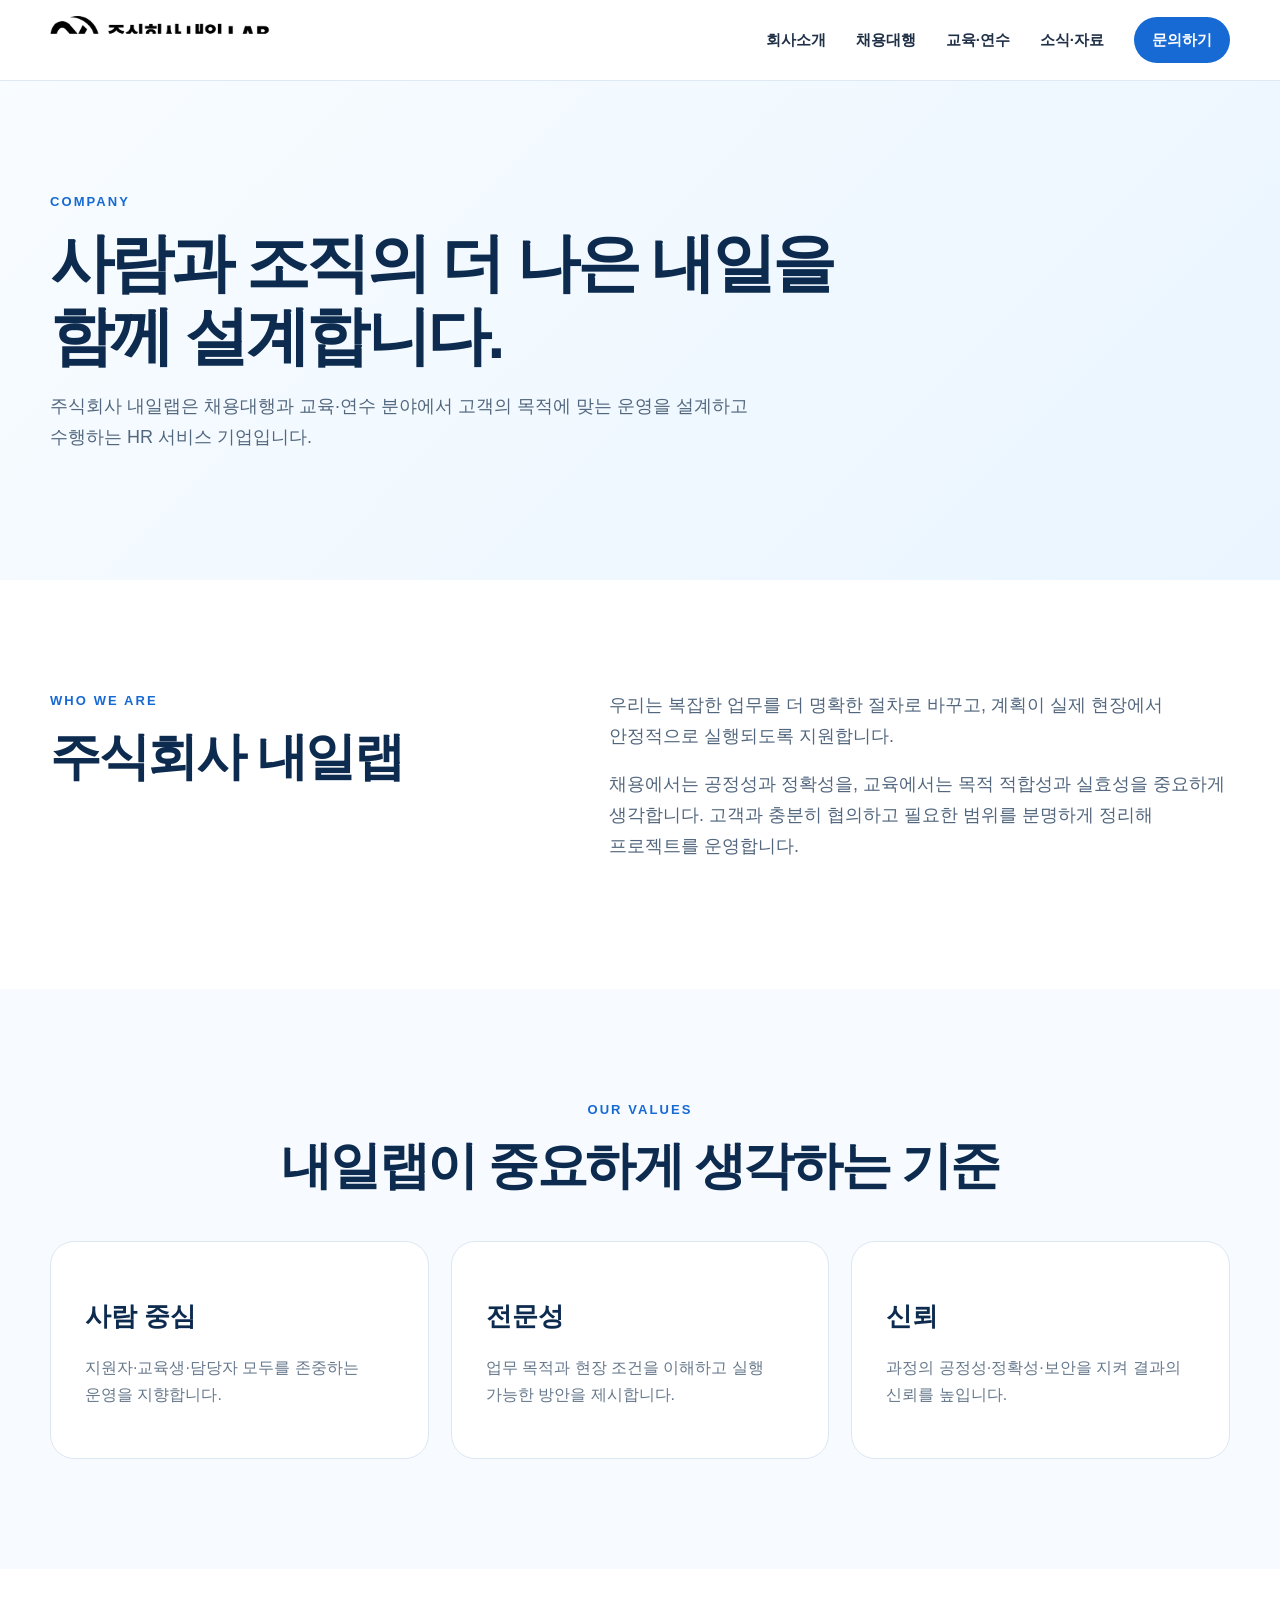
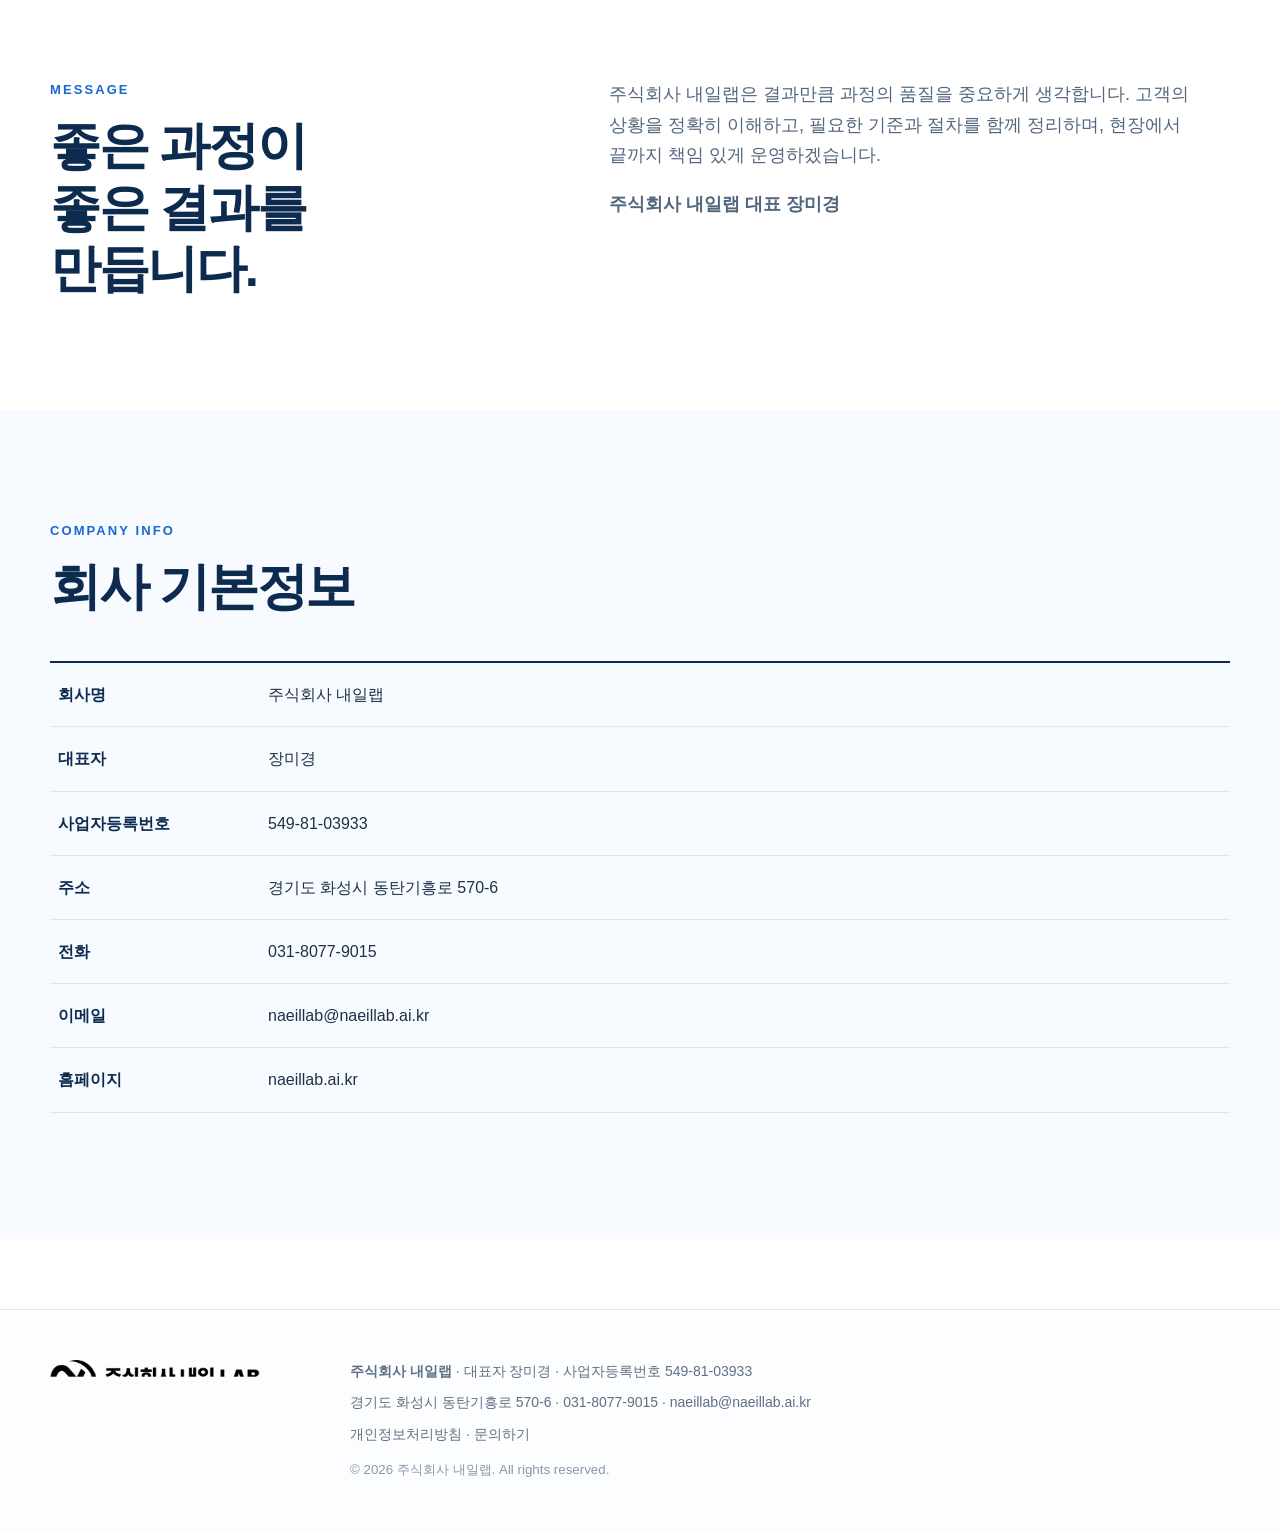
==== about.html @ 0194ee4e "스크롤형 기업 홈페이지 및 세부페이지 구축" ====
<!DOCTYPE html><html lang="ko"><head><meta charset="UTF-8"><meta name="viewport" content="width=device-width,initial-scale=1"><meta name="description" content="주식회사 내일랩 회사소개"><title>회사소개 | 주식회사 내일랩</title><link rel="stylesheet" href="style.css"></head><body><header class="header"><div class="wrap nav"><a href="index.html" class="logo"><img src="assets/logo.png" alt="주식회사 내일랩"></a><button class="menu" aria-expanded="false" aria-controls="gnb">☰</button><nav id="gnb"><a href="about.html">회사소개</a><a href="recruiting.html">채용대행</a><a href="training.html">교육·연수</a><a href="news.html">소식·자료</a><a class="pill" href="contact.html">문의하기</a></nav></div></header><main><section class="subhero"><div class="wrap"><p class="eyebrow">COMPANY</p><h1>사람과 조직의 더 나은 내일을<br>함께 설계합니다.</h1><p>주식회사 내일랩은 채용대행과 교육·연수 분야에서 고객의 목적에 맞는 운영을 설계하고 수행하는 HR 서비스 기업입니다.</p></div></section><section class="section"><div class="wrap split"><div><p class="eyebrow">WHO WE ARE</p><h2>주식회사 내일랩</h2></div><div class="copy"><p>우리는 복잡한 업무를 더 명확한 절차로 바꾸고, 계획이 실제 현장에서 안정적으로 실행되도록 지원합니다.</p><p>채용에서는 공정성과 정확성을, 교육에서는 목적 적합성과 실효성을 중요하게 생각합니다. 고객과 충분히 협의하고 필요한 범위를 분명하게 정리해 프로젝트를 운영합니다.</p></div></div></section><section class="section soft"><div class="wrap"><div class="section-head center"><div><p class="eyebrow">OUR VALUES</p><h2>내일랩이 중요하게 생각하는 기준</h2></div></div><div class="cards three"><article class="value"><h3>사람 중심</h3><p>지원자·교육생·담당자 모두를 존중하는 운영을 지향합니다.</p></article><article class="value"><h3>전문성</h3><p>업무 목적과 현장 조건을 이해하고 실행 가능한 방안을 제시합니다.</p></article><article class="value"><h3>신뢰</h3><p>과정의 공정성·정확성·보안을 지켜 결과의 신뢰를 높입니다.</p></article></div></div></section><section class="section"><div class="wrap split"><div><p class="eyebrow">MESSAGE</p><h2>좋은 과정이<br>좋은 결과를 만듭니다.</h2></div><div class="copy"><p>주식회사 내일랩은 결과만큼 과정의 품질을 중요하게 생각합니다. 고객의 상황을 정확히 이해하고, 필요한 기준과 절차를 함께 정리하며, 현장에서 끝까지 책임 있게 운영하겠습니다.</p><p><strong>주식회사 내일랩 대표 장미경</strong></p></div></div></section><section class="section soft"><div class="wrap"><div class="section-head"><div><p class="eyebrow">COMPANY INFO</p><h2>회사 기본정보</h2></div></div><dl class="info"><div><dt>회사명</dt><dd>주식회사 내일랩</dd></div><div><dt>대표자</dt><dd>장미경</dd></div><div><dt>사업자등록번호</dt><dd>549-81-03933</dd></div><div><dt>주소</dt><dd>경기도 화성시 동탄기흥로 570-6</dd></div><div><dt>전화</dt><dd>031-8077-9015</dd></div><div><dt>이메일</dt><dd>naeillab@naeillab.ai.kr</dd></div><div><dt>홈페이지</dt><dd>naeillab.ai.kr</dd></div></dl></div></section></main><footer class="footer"><div class="wrap footer-grid"><img src="assets/logo.png" alt="주식회사 내일랩"><div><p><strong>주식회사 내일랩</strong> · 대표자 장미경 · 사업자등록번호 549-81-03933</p><p>경기도 화성시 동탄기흥로 570-6 · 031-8077-9015 · naeillab@naeillab.ai.kr</p><p><a href="privacy.html">개인정보처리방침</a> · <a href="contact.html">문의하기</a></p><small>© <span data-year></span> 주식회사 내일랩. All rights reserved.</small></div></div></footer><script src="script.js"></script></body></html>
---- style.css ----
:root{--navy:#0d2b4f;--blue:#1769d3;--sky:#eaf5ff;--mint:#eaf8f5;--text:#203047;--muted:#66788c;--line:#dce7f2;--white:#fff;--soft:#f7fbff}*{box-sizing:border-box}html{scroll-behavior:smooth}body{margin:0;font-family:Pretendard,'Noto Sans KR','Apple SD Gothic Neo',Arial,sans-serif;color:var(--text);line-height:1.7;word-break:keep-all;background:#fff}a{color:inherit;text-decoration:none}.wrap{width:min(1180px,calc(100% - 48px));margin:auto}.skip{position:fixed;top:-60px;left:12px;background:#000;color:#fff;padding:10px;z-index:2000}.skip:focus{top:12px}.header{position:sticky;top:0;z-index:100;background:rgba(255,255,255,.94);backdrop-filter:blur(14px);border-bottom:1px solid rgba(220,231,242,.9)}.nav{height:80px;display:flex;align-items:center;justify-content:space-between;gap:30px}.logo img{width:220px;height:auto;display:block}.nav nav{display:flex;align-items:center;gap:30px;font-weight:700;font-size:15px}.nav nav a:hover{color:var(--blue)}.pill{padding:10px 18px;border-radius:999px;background:var(--blue);color:#fff!important}.menu{display:none;border:0;background:transparent;font-size:26px}.hero{position:relative;overflow:hidden;background:radial-gradient(circle at 82% 20%,#bfe3ff 0,transparent 32%),linear-gradient(135deg,#f9fcff,#eaf5ff);padding:110px 0}.hero:after{content:"";position:absolute;width:460px;height:460px;border:1px solid rgba(23,105,211,.15);border-radius:50%;right:-140px;bottom:-210px}.hero-grid{display:grid;grid-template-columns:1.12fr .88fr;gap:70px;align-items:center}.eyebrow{margin:0 0 14px;color:var(--blue);font-weight:900;font-size:13px;letter-spacing:.16em}.light{color:#9ed0ff}.hero h1,.subhero h1{margin:0;color:var(--navy);font-size:clamp(46px,5.4vw,76px);line-height:1.14;letter-spacing:-.055em}.hero h1 strong{color:var(--blue)}.lead{font-size:18px;color:#52677e;max-width:680px;margin:28px 0}.actions{display:flex;gap:12px;margin-top:30px}.btn{min-height:52px;padding:0 24px;border-radius:12px;display:inline-flex;align-items:center;justify-content:center;font-weight:800}.primary{background:var(--blue);color:#fff}.line{border:1px solid #b7cce2;background:#fff;color:var(--navy)}.white{background:#fff;color:var(--blue)}.hero-card{position:relative;z-index:2;padding:48px;color:#fff;border-radius:34px;background:linear-gradient(145deg,#0d2b4f,#1769d3 68%,#69b7ff);box-shadow:0 28px 70px rgba(13,43,79,.22);transform:rotate(-2deg)}.hero-card span{font-size:12px;font-weight:900;letter-spacing:.18em}.hero-card h2{font-size:35px;line-height:1.25;margin:45px 0 22px}.hero-card p{opacity:.85}.section{padding:110px 0}.soft{background:var(--soft)}.split{display:grid;grid-template-columns:.85fr 1.15fr;gap:100px;align-items:start}.section h2{margin:0;color:var(--navy);font-size:clamp(34px,4vw,52px);line-height:1.2;letter-spacing:-.045em}.copy{font-size:18px;color:#52677e}.copy p{margin:0 0 18px}.text-link,.service>a{color:var(--blue);font-weight:800}.section-head{display:flex;justify-content:space-between;gap:30px;align-items:end;margin-bottom:44px}.section-head>p{max-width:430px;color:var(--muted);margin:0}.center{display:block;text-align:center}.center>p{margin:14px auto 0}.cards{display:grid;gap:22px}.cards.two{grid-template-columns:repeat(2,1fr)}.cards.three{grid-template-columns:repeat(3,1fr)}.service,.value{padding:34px;border:1px solid var(--line);border-radius:24px;background:#fff}.service{min-height:390px}.service.green{background:linear-gradient(145deg,#fff,var(--mint))}.service b,.value b{color:var(--blue);font-size:13px}.service h3,.value h3{font-size:26px;color:var(--navy);margin:18px 0 12px}.service p,.value p{color:var(--muted)}.service ul{padding-left:20px;color:#43566d}.steps{display:grid;grid-template-columns:repeat(5,1fr);gap:0;border-top:1px solid var(--line)}.steps article{padding:32px 20px 0 0}.steps b{color:var(--blue)}.steps h3{font-size:18px;color:var(--navy);margin:7px 0}.steps p{font-size:14px;color:var(--muted);margin:0}.dark{background:linear-gradient(135deg,#102b4b,#0d2b4f 55%,#163d69);color:#fff}.dark h2{color:#fff}.dark .section-head>p{color:#b8c8d8}.principles{display:grid;grid-template-columns:repeat(4,1fr);gap:18px}.principles article{padding:26px;border-top:1px solid rgba(255,255,255,.25)}.principles span{color:#8fc8ff;font-weight:900}.principles h3{font-size:21px}.principles p{color:#c3d1df}.light-copy{color:#c3d1df}.mini-grid{display:grid;grid-template-columns:repeat(2,1fr);gap:18px}.mini-grid article{padding:26px;border:1px solid var(--line);border-radius:18px}.mini-grid h3{margin:0 0 8px;color:var(--navy)}.mini-grid p{margin:0;color:var(--muted)}.cta{padding-top:20px}.cta-box{padding:56px 62px;border-radius:28px;background:linear-gradient(135deg,#1769d3,#2b84ec 60%,#70bdff);color:#fff;display:flex;justify-content:space-between;gap:40px;align-items:center}.cta h2{color:#fff}.cta p{color:rgba(255,255,255,.86)}.subhero{padding:110px 0;background:linear-gradient(135deg,#f8fcff,#eaf5ff)}.subhero h1{font-size:clamp(42px,5vw,64px)}.subhero p:last-child{font-size:18px;color:#52677e;max-width:760px}.training{background:linear-gradient(135deg,#f7fcfb,#eaf8f5)}.info{display:grid;border-top:2px solid var(--navy)}.info div{display:grid;grid-template-columns:210px 1fr;border-bottom:1px solid var(--line);padding:18px 8px}.info dt{font-weight:800;color:var(--navy)}.info dd{margin:0}.empty{text-align:center;padding:80px;border:1px dashed #bfd0e1;border-radius:24px;background:var(--soft)}.contact-grid{display:grid;grid-template-columns:1fr 1fr;gap:24px}.contact-card{padding:38px;border:1px solid var(--line);border-radius:24px}.contact-card h2{font-size:30px}.contact-card dl div{padding:14px 0;border-bottom:1px solid var(--line)}.contact-card dt{font-size:13px;color:var(--muted);font-weight:800}.contact-card dd{margin:3px 0 0;font-size:18px}.note{padding:14px;border-radius:12px;background:#fff4e7;color:#81551d;font-size:14px}.policy{max-width:850px}.policy h2{font-size:24px;margin-top:38px}.footer{margin-top:70px;padding:50px 0;border-top:1px solid var(--line);background:#fbfdff}.footer-grid{display:grid;grid-template-columns:250px 1fr;gap:50px;align-items:start}.footer img{width:210px}.footer p{margin:0 0 8px;color:#5f7084;font-size:14px}.footer small{color:#8a98a9}@media(max-width:900px){.hero-grid,.split,.contact-grid{grid-template-columns:1fr}.cards.three{grid-template-columns:1fr 1fr}.steps{grid-template-columns:1fr 1fr;border-top:0;gap:18px}.steps article{border-top:1px solid var(--line)}.principles{grid-template-columns:1fr 1fr}.split{gap:40px}.hero-card{transform:none}.section{padding:80px 0}}@media(max-width:720px){.wrap{width:min(100% - 30px,1180px)}.nav{height:68px}.logo img{width:175px}.menu{display:block}.nav nav{display:none;position:absolute;top:68px;left:0;right:0;background:#fff;padding:18px 20px 24px;flex-direction:column;align-items:stretch;border-bottom:1px solid var(--line)}.nav nav.open{display:flex}.hero{padding:72px 0}.hero h1{font-size:44px}.hero-grid{gap:34px}.actions{flex-direction:column}.section-head{display:block}.cards.two,.cards.three,.principles,.mini-grid{grid-template-columns:1fr}.section{padding:68px 0}.steps{grid-template-columns:1fr}.cta-box{padding:38px 28px;display:block}.footer-grid{grid-template-columns:1fr}.info div{grid-template-columns:1fr;gap:4px}.subhero{padding:78px 0}.subhero h1{font-size:40px}}
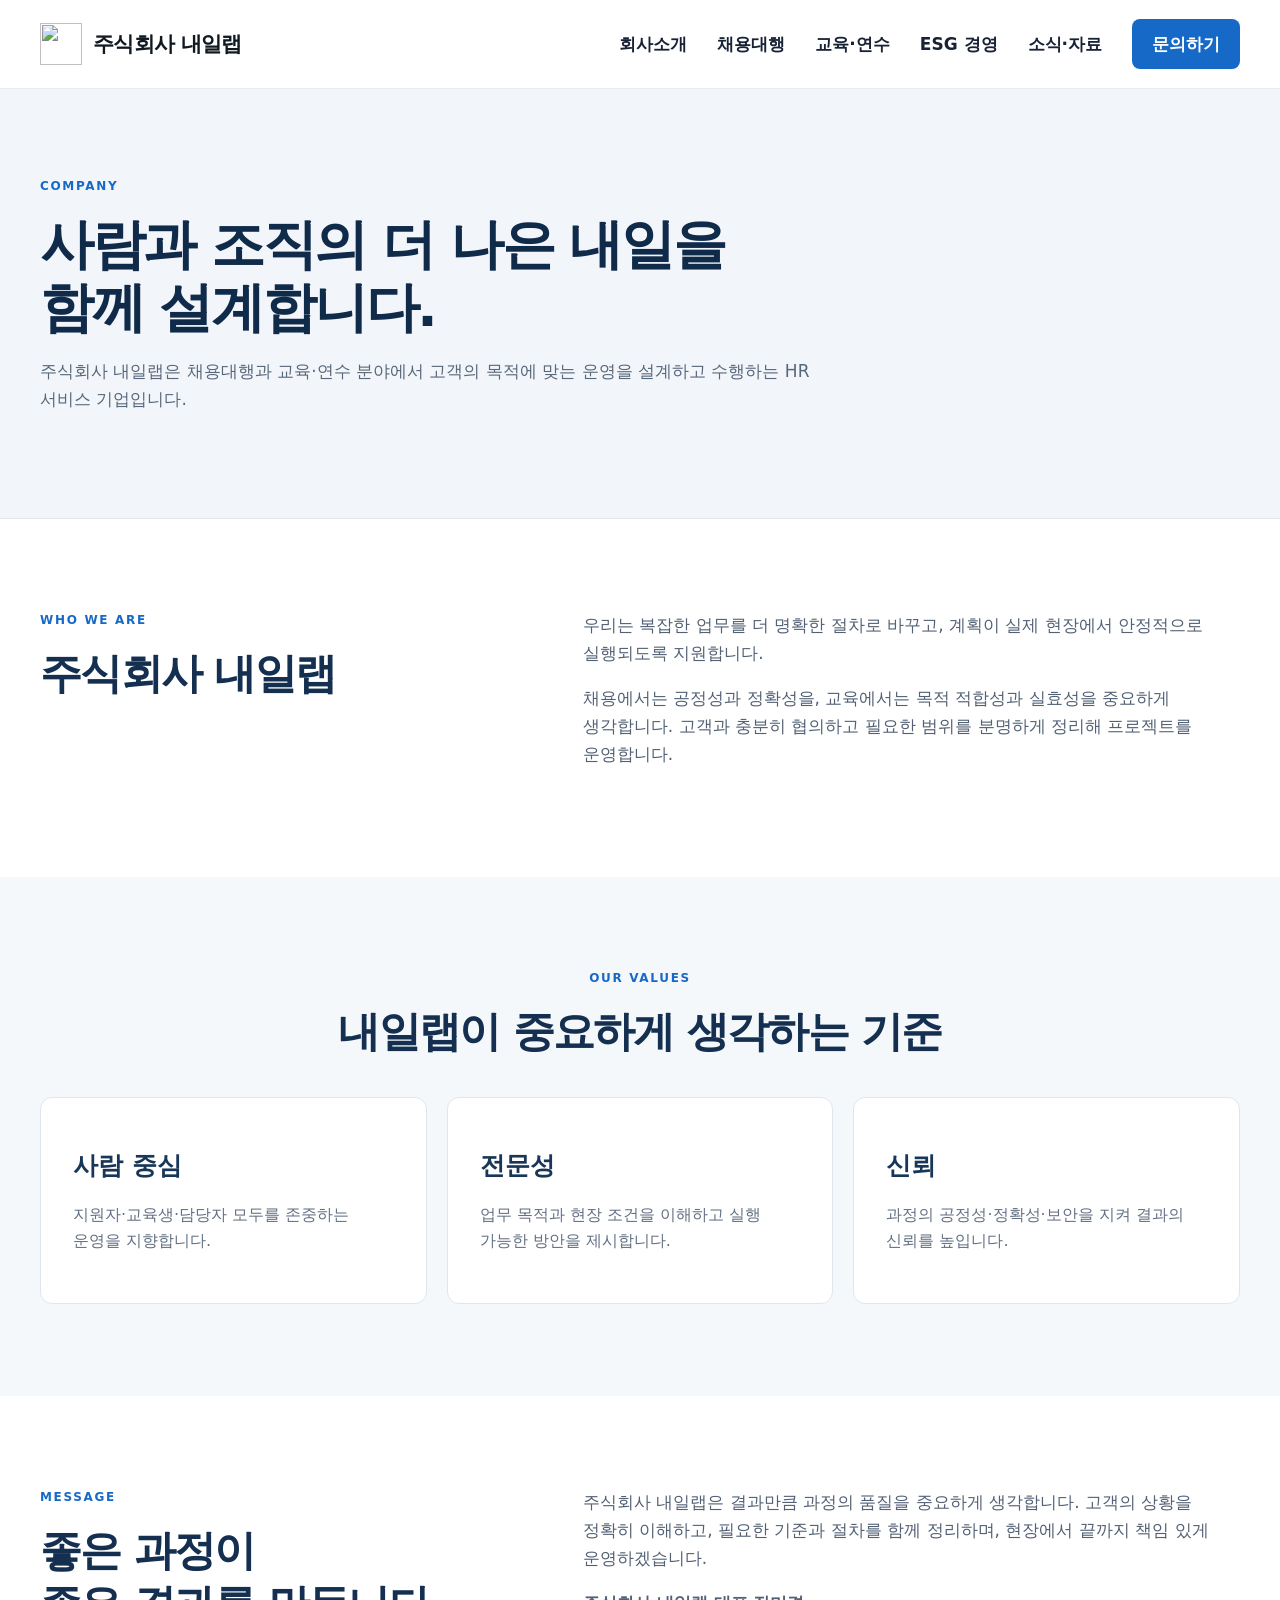
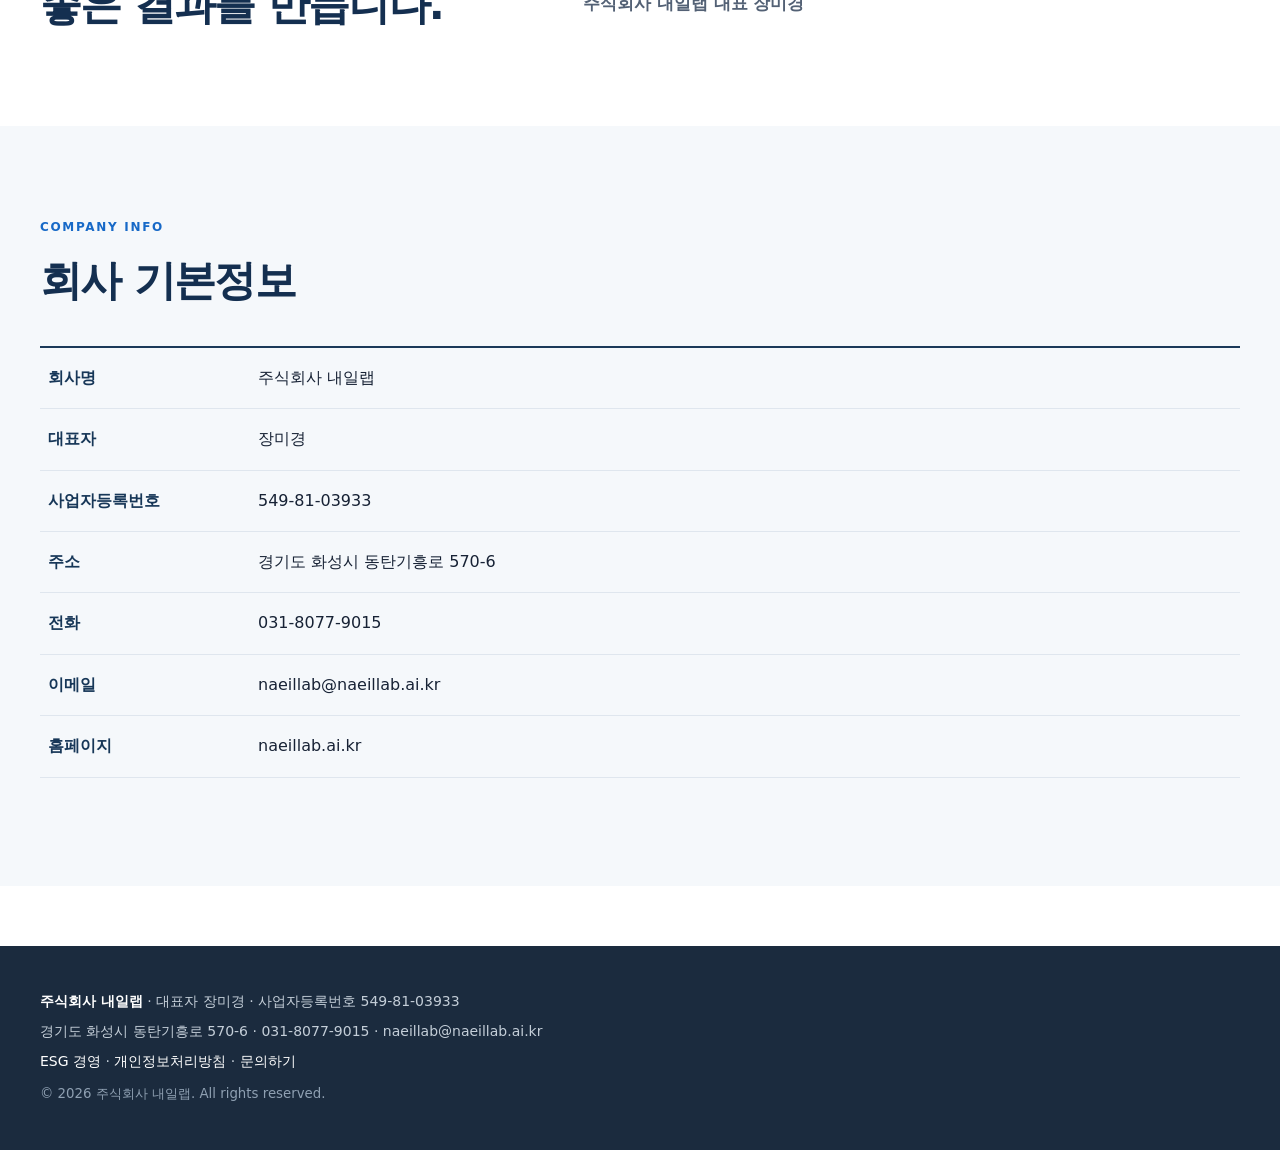
==== commit c0e0005d: "회사소개 페이지 공통 헤더와 폰트 통일" ====
--- a/about.html
+++ b/about.html
@@ -1 +1,37 @@
-<!DOCTYPE html><html lang="ko"><head><meta charset="UTF-8"><meta name="viewport" content="width=device-width,initial-scale=1"><meta name="description" content="주식회사 내일랩 회사소개"><title>회사소개 | 주식회사 내일랩</title><link rel="stylesheet" href="style.css"></head><body><header class="header"><div class="wrap nav"><a href="index.html" class="logo"><img src="assets/logo.png" alt="주식회사 내일랩"></a><button class="menu" aria-expanded="false" aria-controls="gnb">☰</button><nav id="gnb"><a href="about.html">회사소개</a><a href="recruiting.html">채용대행</a><a href="training.html">교육·연수</a><a href="news.html">소식·자료</a><a class="pill" href="contact.html">문의하기</a></nav></div></header><main><section class="subhero"><div class="wrap"><p class="eyebrow">COMPANY</p><h1>사람과 조직의 더 나은 내일을<br>함께 설계합니다.</h1><p>주식회사 내일랩은 채용대행과 교육·연수 분야에서 고객의 목적에 맞는 운영을 설계하고 수행하는 HR 서비스 기업입니다.</p></div></section><section class="section"><div class="wrap split"><div><p class="eyebrow">WHO WE ARE</p><h2>주식회사 내일랩</h2></div><div class="copy"><p>우리는 복잡한 업무를 더 명확한 절차로 바꾸고, 계획이 실제 현장에서 안정적으로 실행되도록 지원합니다.</p><p>채용에서는 공정성과 정확성을, 교육에서는 목적 적합성과 실효성을 중요하게 생각합니다. 고객과 충분히 협의하고 필요한 범위를 분명하게 정리해 프로젝트를 운영합니다.</p></div></div></section><section class="section soft"><div class="wrap"><div class="section-head center"><div><p class="eyebrow">OUR VALUES</p><h2>내일랩이 중요하게 생각하는 기준</h2></div></div><div class="cards three"><article class="value"><h3>사람 중심</h3><p>지원자·교육생·담당자 모두를 존중하는 운영을 지향합니다.</p></article><article class="value"><h3>전문성</h3><p>업무 목적과 현장 조건을 이해하고 실행 가능한 방안을 제시합니다.</p></article><article class="value"><h3>신뢰</h3><p>과정의 공정성·정확성·보안을 지켜 결과의 신뢰를 높입니다.</p></article></div></div></section><section class="section"><div class="wrap split"><div><p class="eyebrow">MESSAGE</p><h2>좋은 과정이<br>좋은 결과를 만듭니다.</h2></div><div class="copy"><p>주식회사 내일랩은 결과만큼 과정의 품질을 중요하게 생각합니다. 고객의 상황을 정확히 이해하고, 필요한 기준과 절차를 함께 정리하며, 현장에서 끝까지 책임 있게 운영하겠습니다.</p><p><strong>주식회사 내일랩 대표 장미경</strong></p></div></div></section><section class="section soft"><div class="wrap"><div class="section-head"><div><p class="eyebrow">COMPANY INFO</p><h2>회사 기본정보</h2></div></div><dl class="info"><div><dt>회사명</dt><dd>주식회사 내일랩</dd></div><div><dt>대표자</dt><dd>장미경</dd></div><div><dt>사업자등록번호</dt><dd>549-81-03933</dd></div><div><dt>주소</dt><dd>경기도 화성시 동탄기흥로 570-6</dd></div><div><dt>전화</dt><dd>031-8077-9015</dd></div><div><dt>이메일</dt><dd>naeillab@naeillab.ai.kr</dd></div><div><dt>홈페이지</dt><dd>naeillab.ai.kr</dd></div></dl></div></section></main><footer class="footer"><div class="wrap footer-grid"><img src="assets/logo.png" alt="주식회사 내일랩"><div><p><strong>주식회사 내일랩</strong> · 대표자 장미경 · 사업자등록번호 549-81-03933</p><p>경기도 화성시 동탄기흥로 570-6 · 031-8077-9015 · naeillab@naeillab.ai.kr</p><p><a href="privacy.html">개인정보처리방침</a> · <a href="contact.html">문의하기</a></p><small>© <span data-year></span> 주식회사 내일랩. All rights reserved.</small></div></div></footer><script src="script.js"></script></body></html>+<!DOCTYPE html>
+<html lang="ko">
+<head>
+  <meta charset="UTF-8">
+  <meta name="viewport" content="width=device-width,initial-scale=1">
+  <meta name="description" content="주식회사 내일랩 회사소개">
+  <title>회사소개 | 주식회사 내일랩</title>
+  <link rel="stylesheet" href="style.css?v=6">
+  <link rel="stylesheet" href="site-unify.css?v=1">
+</head>
+<body>
+<a class="skip" href="#main">본문 바로가기</a>
+<header class="header">
+  <div class="wrap nav">
+    <a href="index.html" class="logo" aria-label="주식회사 내일랩 홈"><img src="assets/brand-symbol-v2.png?v=2" alt=""></a>
+    <button class="menu" aria-expanded="false" aria-controls="gnb" aria-label="메뉴 열기">☰</button>
+    <nav id="gnb" aria-label="주요 메뉴">
+      <a href="about.html">회사소개</a>
+      <a href="recruiting.html">채용대행</a>
+      <a href="training.html">교육·연수</a>
+      <a href="esg.html">ESG 경영</a>
+      <a href="news.html">소식·자료</a>
+      <a class="pill" href="contact.html">문의하기</a>
+    </nav>
+  </div>
+</header>
+<main id="main">
+  <section class="subhero"><div class="wrap"><p class="eyebrow">COMPANY</p><h1>사람과 조직의 더 나은 내일을<br>함께 설계합니다.</h1><p>주식회사 내일랩은 채용대행과 교육·연수 분야에서 고객의 목적에 맞는 운영을 설계하고 수행하는 HR 서비스 기업입니다.</p></div></section>
+  <section class="section"><div class="wrap split"><div><p class="eyebrow">WHO WE ARE</p><h2>주식회사 내일랩</h2></div><div class="copy"><p>우리는 복잡한 업무를 더 명확한 절차로 바꾸고, 계획이 실제 현장에서 안정적으로 실행되도록 지원합니다.</p><p>채용에서는 공정성과 정확성을, 교육에서는 목적 적합성과 실효성을 중요하게 생각합니다. 고객과 충분히 협의하고 필요한 범위를 분명하게 정리해 프로젝트를 운영합니다.</p></div></div></section>
+  <section class="section soft"><div class="wrap"><div class="section-head center"><div><p class="eyebrow">OUR VALUES</p><h2>내일랩이 중요하게 생각하는 기준</h2></div></div><div class="cards three"><article class="value"><h3>사람 중심</h3><p>지원자·교육생·담당자 모두를 존중하는 운영을 지향합니다.</p></article><article class="value"><h3>전문성</h3><p>업무 목적과 현장 조건을 이해하고 실행 가능한 방안을 제시합니다.</p></article><article class="value"><h3>신뢰</h3><p>과정의 공정성·정확성·보안을 지켜 결과의 신뢰를 높입니다.</p></article></div></div></section>
+  <section class="section"><div class="wrap split"><div><p class="eyebrow">MESSAGE</p><h2>좋은 과정이<br>좋은 결과를 만듭니다.</h2></div><div class="copy"><p>주식회사 내일랩은 결과만큼 과정의 품질을 중요하게 생각합니다. 고객의 상황을 정확히 이해하고, 필요한 기준과 절차를 함께 정리하며, 현장에서 끝까지 책임 있게 운영하겠습니다.</p><p><strong>주식회사 내일랩 대표 장미경</strong></p></div></div></section>
+  <section class="section soft"><div class="wrap"><div class="section-head"><div><p class="eyebrow">COMPANY INFO</p><h2>회사 기본정보</h2></div></div><dl class="info"><div><dt>회사명</dt><dd>주식회사 내일랩</dd></div><div><dt>대표자</dt><dd>장미경</dd></div><div><dt>사업자등록번호</dt><dd>549-81-03933</dd></div><div><dt>주소</dt><dd>경기도 화성시 동탄기흥로 570-6</dd></div><div><dt>전화</dt><dd>031-8077-9015</dd></div><div><dt>이메일</dt><dd>naeillab@naeillab.ai.kr</dd></div><div><dt>홈페이지</dt><dd>naeillab.ai.kr</dd></div></dl></div></section>
+</main>
+<footer class="footer"><div class="wrap footer-grid"><div><p><strong>주식회사 내일랩</strong> · 대표자 장미경 · 사업자등록번호 549-81-03933</p><p>경기도 화성시 동탄기흥로 570-6 · 031-8077-9015 · naeillab@naeillab.ai.kr</p><p><a href="esg.html">ESG 경영</a> · <a href="privacy.html">개인정보처리방침</a> · <a href="contact.html">문의하기</a></p><small>© <span data-year></span> 주식회사 내일랩. All rights reserved.</small></div></div></footer>
+<script src="script.js?v=5"></script>
+</body>
+</html>
--- a/style.css
+++ b/style.css
@@ -1 +1,2 @@
-:root{--navy:#0d2b4f;--blue:#1769d3;--sky:#eaf5ff;--mint:#eaf8f5;--text:#203047;--muted:#66788c;--line:#dce7f2;--white:#fff;--soft:#f7fbff}*{box-sizing:border-box}html{scroll-behavior:smooth}body{margin:0;font-family:Pretendard,'Noto Sans KR','Apple SD Gothic Neo',Arial,sans-serif;color:var(--text);line-height:1.7;word-break:keep-all;background:#fff}a{color:inherit;text-decoration:none}.wrap{width:min(1180px,calc(100% - 48px));margin:auto}.skip{position:fixed;top:-60px;left:12px;background:#000;color:#fff;padding:10px;z-index:2000}.skip:focus{top:12px}.header{position:sticky;top:0;z-index:100;background:rgba(255,255,255,.94);backdrop-filter:blur(14px);border-bottom:1px solid rgba(220,231,242,.9)}.nav{height:80px;display:flex;align-items:center;justify-content:space-between;gap:30px}.logo img{width:220px;height:auto;display:block}.nav nav{display:flex;align-items:center;gap:30px;font-weight:700;font-size:15px}.nav nav a:hover{color:var(--blue)}.pill{padding:10px 18px;border-radius:999px;background:var(--blue);color:#fff!important}.menu{display:none;border:0;background:transparent;font-size:26px}.hero{position:relative;overflow:hidden;background:radial-gradient(circle at 82% 20%,#bfe3ff 0,transparent 32%),linear-gradient(135deg,#f9fcff,#eaf5ff);padding:110px 0}.hero:after{content:"";position:absolute;width:460px;height:460px;border:1px solid rgba(23,105,211,.15);border-radius:50%;right:-140px;bottom:-210px}.hero-grid{display:grid;grid-template-columns:1.12fr .88fr;gap:70px;align-items:center}.eyebrow{margin:0 0 14px;color:var(--blue);font-weight:900;font-size:13px;letter-spacing:.16em}.light{color:#9ed0ff}.hero h1,.subhero h1{margin:0;color:var(--navy);font-size:clamp(46px,5.4vw,76px);line-height:1.14;letter-spacing:-.055em}.hero h1 strong{color:var(--blue)}.lead{font-size:18px;color:#52677e;max-width:680px;margin:28px 0}.actions{display:flex;gap:12px;margin-top:30px}.btn{min-height:52px;padding:0 24px;border-radius:12px;display:inline-flex;align-items:center;justify-content:center;font-weight:800}.primary{background:var(--blue);color:#fff}.line{border:1px solid #b7cce2;background:#fff;color:var(--navy)}.white{background:#fff;color:var(--blue)}.hero-card{position:relative;z-index:2;padding:48px;color:#fff;border-radius:34px;background:linear-gradient(145deg,#0d2b4f,#1769d3 68%,#69b7ff);box-shadow:0 28px 70px rgba(13,43,79,.22);transform:rotate(-2deg)}.hero-card span{font-size:12px;font-weight:900;letter-spacing:.18em}.hero-card h2{font-size:35px;line-height:1.25;margin:45px 0 22px}.hero-card p{opacity:.85}.section{padding:110px 0}.soft{background:var(--soft)}.split{display:grid;grid-template-columns:.85fr 1.15fr;gap:100px;align-items:start}.section h2{margin:0;color:var(--navy);font-size:clamp(34px,4vw,52px);line-height:1.2;letter-spacing:-.045em}.copy{font-size:18px;color:#52677e}.copy p{margin:0 0 18px}.text-link,.service>a{color:var(--blue);font-weight:800}.section-head{display:flex;justify-content:space-between;gap:30px;align-items:end;margin-bottom:44px}.section-head>p{max-width:430px;color:var(--muted);margin:0}.center{display:block;text-align:center}.center>p{margin:14px auto 0}.cards{display:grid;gap:22px}.cards.two{grid-template-columns:repeat(2,1fr)}.cards.three{grid-template-columns:repeat(3,1fr)}.service,.value{padding:34px;border:1px solid var(--line);border-radius:24px;background:#fff}.service{min-height:390px}.service.green{background:linear-gradient(145deg,#fff,var(--mint))}.service b,.value b{color:var(--blue);font-size:13px}.service h3,.value h3{font-size:26px;color:var(--navy);margin:18px 0 12px}.service p,.value p{color:var(--muted)}.service ul{padding-left:20px;color:#43566d}.steps{display:grid;grid-template-columns:repeat(5,1fr);gap:0;border-top:1px solid var(--line)}.steps article{padding:32px 20px 0 0}.steps b{color:var(--blue)}.steps h3{font-size:18px;color:var(--navy);margin:7px 0}.steps p{font-size:14px;color:var(--muted);margin:0}.dark{background:linear-gradient(135deg,#102b4b,#0d2b4f 55%,#163d69);color:#fff}.dark h2{color:#fff}.dark .section-head>p{color:#b8c8d8}.principles{display:grid;grid-template-columns:repeat(4,1fr);gap:18px}.principles article{padding:26px;border-top:1px solid rgba(255,255,255,.25)}.principles span{color:#8fc8ff;font-weight:900}.principles h3{font-size:21px}.principles p{color:#c3d1df}.light-copy{color:#c3d1df}.mini-grid{display:grid;grid-template-columns:repeat(2,1fr);gap:18px}.mini-grid article{padding:26px;border:1px solid var(--line);border-radius:18px}.mini-grid h3{margin:0 0 8px;color:var(--navy)}.mini-grid p{margin:0;color:var(--muted)}.cta{padding-top:20px}.cta-box{padding:56px 62px;border-radius:28px;background:linear-gradient(135deg,#1769d3,#2b84ec 60%,#70bdff);color:#fff;display:flex;justify-content:space-between;gap:40px;align-items:center}.cta h2{color:#fff}.cta p{color:rgba(255,255,255,.86)}.subhero{padding:110px 0;background:linear-gradient(135deg,#f8fcff,#eaf5ff)}.subhero h1{font-size:clamp(42px,5vw,64px)}.subhero p:last-child{font-size:18px;color:#52677e;max-width:760px}.training{background:linear-gradient(135deg,#f7fcfb,#eaf8f5)}.info{display:grid;border-top:2px solid var(--navy)}.info div{display:grid;grid-template-columns:210px 1fr;border-bottom:1px solid var(--line);padding:18px 8px}.info dt{font-weight:800;color:var(--navy)}.info dd{margin:0}.empty{text-align:center;padding:80px;border:1px dashed #bfd0e1;border-radius:24px;background:var(--soft)}.contact-grid{display:grid;grid-template-columns:1fr 1fr;gap:24px}.contact-card{padding:38px;border:1px solid var(--line);border-radius:24px}.contact-card h2{font-size:30px}.contact-card dl div{padding:14px 0;border-bottom:1px solid var(--line)}.contact-card dt{font-size:13px;color:var(--muted);font-weight:800}.contact-card dd{margin:3px 0 0;font-size:18px}.note{padding:14px;border-radius:12px;background:#fff4e7;color:#81551d;font-size:14px}.policy{max-width:850px}.policy h2{font-size:24px;margin-top:38px}.footer{margin-top:70px;padding:50px 0;border-top:1px solid var(--line);background:#fbfdff}.footer-grid{display:grid;grid-template-columns:250px 1fr;gap:50px;align-items:start}.footer img{width:210px}.footer p{margin:0 0 8px;color:#5f7084;font-size:14px}.footer small{color:#8a98a9}@media(max-width:900px){.hero-grid,.split,.contact-grid{grid-template-columns:1fr}.cards.three{grid-template-columns:1fr 1fr}.steps{grid-template-columns:1fr 1fr;border-top:0;gap:18px}.steps article{border-top:1px solid var(--line)}.principles{grid-template-columns:1fr 1fr}.split{gap:40px}.hero-card{transform:none}.section{padding:80px 0}}@media(max-width:720px){.wrap{width:min(100% - 30px,1180px)}.nav{height:68px}.logo img{width:175px}.menu{display:block}.nav nav{display:none;position:absolute;top:68px;left:0;right:0;background:#fff;padding:18px 20px 24px;flex-direction:column;align-items:stretch;border-bottom:1px solid var(--line)}.nav nav.open{display:flex}.hero{padding:72px 0}.hero h1{font-size:44px}.hero-grid{gap:34px}.actions{flex-direction:column}.section-head{display:block}.cards.two,.cards.three,.principles,.mini-grid{grid-template-columns:1fr}.section{padding:68px 0}.steps{grid-template-columns:1fr}.cta-box{padding:38px 28px;display:block}.footer-grid{grid-template-columns:1fr}.info div{grid-template-columns:1fr;gap:4px}.subhero{padding:78px 0}.subhero h1{font-size:40px}}+@import url('https://cdn.jsdelivr.net/gh/orioncactus/pretendard/dist/web/variable/pretendardvariable-dynamic-subset.css');
+:root{--ink:#172235;--navy:#12345a;--blue:#1769c7;--blue2:#0d5eb5;--soft:#f5f8fb;--line:#dfe6ee;--muted:#637083;--white:#fff;--green:#2f7d5c}*{box-sizing:border-box}html{scroll-behavior:smooth}body{margin:0;font-family:'Pretendard Variable',Pretendard,'Noto Sans KR','Apple SD Gothic Neo',Arial,sans-serif;color:var(--ink);line-height:1.65;word-break:keep-all;background:#fff;-webkit-font-smoothing:antialiased}a{color:inherit;text-decoration:none}.wrap{width:min(1200px,calc(100% - 56px));margin:auto}.skip{position:fixed;top:-60px;left:12px;background:#000;color:#fff;padding:10px 14px;z-index:2000}.skip:focus{top:12px}.header{position:sticky;top:0;z-index:100;background:rgba(255,255,255,.97);backdrop-filter:blur(10px);border-bottom:1px solid #e7ebf0}.nav{height:82px;display:flex;align-items:center;justify-content:space-between;gap:28px}.logo{display:flex;align-items:center;gap:11px;min-width:max-content;font-size:20px;font-weight:780;letter-spacing:-.035em;color:#101820}.logo img{content:url('assets/brand-symbol-v2.png?v=2');width:42px;height:42px;object-fit:contain;display:block;flex:0 0 42px}.logo::after{content:'주식회사 내일랩'}.nav nav{display:flex;align-items:center;gap:28px;font-size:15px;font-weight:650}.nav nav a{padding:29px 0 26px;border-bottom:3px solid transparent}.nav nav a:hover{color:var(--blue);border-bottom-color:var(--blue)}.nav nav .pill{padding:11px 18px;border:0;border-radius:8px;background:var(--blue);color:#fff!important}.menu{display:none;border:0;background:transparent;font-size:26px}.hero{padding:0;background:#fff;border-bottom:1px solid var(--line)}.hero-grid{display:grid;grid-template-columns:minmax(0,.92fr) minmax(0,1.08fr);min-height:620px;align-items:stretch}.hero-copy{display:flex;flex-direction:column;justify-content:center;padding:88px 62px 88px 0}.eyebrow{margin:0 0 16px;color:var(--blue);font-weight:760;font-size:12px;letter-spacing:.14em}.light{color:#b9d8f8}.hero h1,.subhero h1{margin:0;color:#102a49;font-size:clamp(42px,4.6vw,61px);line-height:1.18;letter-spacing:-.045em;font-weight:760}.hero h1 strong{color:var(--blue);font-weight:780}.lead{max-width:660px;margin:26px 0 0;font-size:17px;line-height:1.85;color:#526176}.actions{display:flex;gap:10px;margin-top:30px}.btn{min-height:48px;padding:0 22px;border-radius:7px;display:inline-flex;align-items:center;justify-content:center;font-size:15px;font-weight:700}.primary{background:var(--blue);color:#fff}.primary:hover{background:var(--blue2)}.line{border:1px solid #aebccc;background:#fff;color:#203952}.white{background:#fff;color:var(--blue)}.hero-media{position:relative;min-height:620px;overflow:hidden;background:#dfe7ef}.hero-media::after{content:'';position:absolute;inset:0;background:linear-gradient(90deg,rgba(14,38,65,.06),rgba(14,38,65,.08))}.hero-media img{width:100%;height:100%;object-fit:cover;display:block;position:absolute;inset:0}.hero-caption{position:absolute;z-index:2;left:30px;bottom:28px;padding:18px 20px;background:rgba(12,39,67,.88);color:#fff;max-width:340px}.hero-caption b{display:block;font-size:15px;margin-bottom:4px}.hero-caption span{font-size:13px;color:#d9e5f0}.section{padding:92px 0}.soft{background:var(--soft)}.split{display:grid;grid-template-columns:.82fr 1.18fr;gap:86px;align-items:start}.section h2{margin:0;color:#142f50;font-size:clamp(31px,3.3vw,44px);line-height:1.28;letter-spacing:-.04em;font-weight:730}.copy{font-size:17px;color:#536175}.copy p{margin:0 0 17px}.text-link,.service>a{display:inline-block;margin-top:8px;color:var(--blue);font-weight:700}.section-head{display:flex;justify-content:space-between;gap:32px;align-items:end;margin-bottom:38px}.section-head>p{max-width:440px;color:var(--muted);margin:0}.center{display:block;text-align:center}.center>p{margin:12px auto 0}.cards{display:grid;gap:20px}.cards.two{grid-template-columns:repeat(2,1fr)}.cards.three{grid-template-columns:repeat(3,1fr)}.service,.value{padding:32px;border:1px solid var(--line);border-radius:12px;background:#fff}.service{min-height:335px}.service.green{background:#fff}.service b,.value b{color:var(--blue);font-size:12px;letter-spacing:.08em}.service h3,.value h3{font-size:25px;color:#183758;margin:15px 0 10px;font-weight:720}.service p,.value p{color:#637083}.service ul,.value ul{padding-left:19px;color:#45566a}.steps{display:grid;grid-template-columns:repeat(5,1fr);border-top:2px solid #193b60}.steps article{padding:27px 22px 0 0}.steps b{color:var(--blue);font-size:13px}.steps h3{font-size:18px;color:#173758;margin:6px 0}.steps p{font-size:14px;color:var(--muted);margin:0}.dark{background:#153450;color:#fff}.dark h2{color:#fff}.dark .section-head>p{color:#c8d5e2}.principles{display:grid;grid-template-columns:repeat(4,1fr);gap:0;border-top:1px solid rgba(255,255,255,.26)}.principles article{padding:28px 28px 0 0}.principles span{color:#8fc7ff;font-weight:760;font-size:13px}.principles h3{font-size:20px;margin:8px 0}.principles p{color:#c9d6e2;font-size:15px}.light-copy{color:#c9d6e2}.mini-grid{display:grid;grid-template-columns:repeat(2,1fr);gap:16px}.mini-grid article{padding:24px;border-top:3px solid #184f84;background:#f8fafc}.mini-grid h3{margin:0 0 6px;color:#173758;font-size:19px}.mini-grid p{margin:0;color:#667486;font-size:15px}.cta{padding-top:24px}.cta-box{padding:46px 52px;border-radius:12px;background:#1769c7;color:#fff;display:flex;justify-content:space-between;gap:40px;align-items:center}.cta h2{color:#fff}.cta p{color:#dcecff}.subhero{padding:88px 0;background:#f2f6fa;border-bottom:1px solid var(--line)}.subhero h1{font-size:clamp(38px,4.2vw,54px)}.subhero p:last-child{font-size:17px;color:#58677a;max-width:770px}.training{background:#f3faf7}.info{display:grid;border-top:2px solid #1b3959}.info div{display:grid;grid-template-columns:210px 1fr;border-bottom:1px solid var(--line);padding:17px 8px}.info dt{font-weight:720;color:#173758}.info dd{margin:0}.empty{text-align:center;padding:66px;border:1px solid #d9e2ec;background:#fafcfe}.contact-grid{display:grid;grid-template-columns:1fr 1fr;gap:24px}.contact-card{padding:34px;border:1px solid var(--line);border-radius:10px}.contact-card h2{font-size:27px}.contact-card dl div{padding:13px 0;border-bottom:1px solid var(--line)}.contact-card dt{font-size:13px;color:var(--muted);font-weight:700}.contact-card dd{margin:3px 0 0;font-size:17px}.note{padding:14px;border-left:4px solid #c4882f;background:#fff7ec;color:#78501e;font-size:14px}.policy{max-width:850px}.policy h2{font-size:23px;margin-top:34px}.footer{margin-top:60px;padding:44px 0;background:#1b2b3e;color:#dce4ec}.footer-grid{display:grid;grid-template-columns:1fr;gap:18px}.footer img{display:none}.footer p{margin:0 0 7px;color:#c4ced8;font-size:14px}.footer strong{color:#fff}.footer a{color:#fff}.footer small{color:#8fa0b2}.esg-hero{background:#f1f7f4}.esg-cards .value{border-top:3px solid var(--green)}.esg-cards .value:nth-child(2){border-top-color:var(--blue)}.esg-cards .value:nth-child(3){border-top-color:#173758}.agency-links{display:grid;grid-template-columns:repeat(4,1fr);gap:10px;margin:-8px 0 30px}.agency-links a{padding:16px 18px;border:1px solid var(--line);background:#fff;display:flex;justify-content:space-between;align-items:center;gap:12px}.agency-links b{font-size:15px;color:#173758}.agency-links span{font-size:12px;color:#718093}.policy-grid{display:grid;grid-template-columns:repeat(3,minmax(0,1fr));gap:18px}.policy-grid>.empty{grid-column:1/-1}.policy-card{overflow:hidden;border:1px solid var(--line);background:#fff;transition:transform .18s ease,box-shadow .18s ease}.policy-card:hover{transform:translateY(-3px);box-shadow:0 14px 30px rgba(24,47,78,.10)}.policy-visual{min-height:130px;padding:20px;display:flex;flex-direction:column;justify-content:space-between;color:#fff;background:#1a436d}.policy-visual.mofe{background:#163a5f}.policy-visual.mpm{background:#264f7c}.policy-visual.moe{background:#1769c7}.policy-visual.mss{background:#2f6b63}.policy-visual.gov{background:#34495e}.policy-visual span{font-size:12px;font-weight:730;letter-spacing:.06em}.policy-visual strong{font-size:22px;line-height:1.25}.policy-body{padding:22px}.policy-meta{margin:0 0 9px;color:#738092;font-size:12px;font-weight:650}.policy-body h3{min-height:62px;margin:0 0 18px;color:#173758;font-size:18px;line-height:1.48}.policy-body a{color:var(--blue);font-weight:700}.feed-updated{margin-top:18px;text-align:right;color:#8390a0;font-size:12px}.source-note{margin-top:26px;padding:18px 22px;border-left:4px solid #a7b6c5;background:#f7f9fb;color:#5d6a7a;font-size:13px}.source-note strong{color:#173758}.source-note p{margin:4px 0 0}.policy-preview{display:grid;grid-template-columns:1.05fr .95fr;gap:22px}.policy-feature{padding:38px;background:#153450;color:#fff;min-height:290px;display:flex;flex-direction:column;justify-content:flex-end}.policy-feature .eyebrow{color:#a9d3ff}.policy-feature h2{color:#fff!important}.policy-feature p{color:#d7e3ee}.policy-shortcuts{display:grid;grid-template-columns:1fr 1fr;gap:14px}.policy-shortcuts a{display:flex;flex-direction:column;justify-content:space-between;min-height:138px;padding:21px;border:1px solid var(--line);background:#fff}.policy-shortcuts strong{font-size:18px;color:#173758}.policy-shortcuts span{font-size:12px;color:var(--blue);font-weight:720}.policy-shortcuts small{color:#718093}.gov-source{display:flex;gap:9px;flex-wrap:wrap;margin-top:18px}.gov-source span{font-size:12px;padding:5px 8px;border:1px solid #ccd6e0;background:#fff;color:#536175}.brand-note{font-size:12px;color:#8390a0;margin-top:8px}@media(max-width:960px){.hero-grid{grid-template-columns:1fr}.hero-copy{padding:70px 0 48px}.hero-media{min-height:420px}.split,.contact-grid{grid-template-columns:1fr}.cards.three{grid-template-columns:1fr 1fr}.steps{grid-template-columns:1fr 1fr;border-top:0;gap:16px}.steps article{border-top:1px solid var(--line)}.principles{grid-template-columns:1fr 1fr}.split{gap:38px}.section{padding:74px 0}.policy-grid{grid-template-columns:1fr 1fr}.policy-preview{grid-template-columns:1fr}.agency-links{grid-template-columns:1fr 1fr}}@media(max-width:760px){.wrap{width:min(100% - 30px,1200px)}.nav{height:70px}.logo{font-size:17px}.logo img{width:36px;height:36px;flex-basis:36px}.menu{display:block}.nav nav{display:none;position:absolute;top:70px;left:0;right:0;background:#fff;padding:12px 20px 20px;flex-direction:column;align-items:stretch;border-bottom:1px solid var(--line)}.nav nav.open{display:flex}.nav nav a{padding:10px 0;border:0}.hero-copy{padding:56px 0 36px}.hero h1{font-size:42px}.hero-media{min-height:320px}.hero-caption{left:18px;bottom:18px;right:18px;max-width:none}.actions{flex-direction:column}.section-head{display:block}.cards.two,.cards.three,.principles,.mini-grid,.policy-grid,.policy-shortcuts,.agency-links{grid-template-columns:1fr}.section{padding:62px 0}.steps{grid-template-columns:1fr}.cta-box{padding:34px 26px;display:block}.info div{grid-template-columns:1fr;gap:4px}.subhero{padding:64px 0}.subhero h1{font-size:38px}}
--- a/site-unify.css
+++ b/site-unify.css
@@ -0,0 +1,17 @@
+@import url('https://cdn.jsdelivr.net/gh/orioncactus/pretendard@v1.3.9/dist/web/variable/pretendardvariable-gov.min.css');
+body{font-family:'Pretendard GOV Variable','Pretendard GOV',-apple-system,BlinkMacSystemFont,system-ui,Roboto,'Helvetica Neue','Segoe UI','Apple SD Gothic Neo','Noto Sans KR','Malgun Gothic',sans-serif}
+.nav{height:88px}
+.logo{font-size:21px}
+.nav nav{gap:30px;font-size:17px}
+.nav nav a{padding:30px 0 27px}
+.nav nav .pill{min-height:46px;padding:11px 20px;display:inline-flex;align-items:center}
+.btn{min-height:52px;padding:0 24px;font-size:16px}
+a:focus-visible,button:focus-visible{outline:3px solid #1769c7;outline-offset:3px;border-radius:4px}
+.footer{margin-top:60px}
+.footer-grid{grid-template-columns:1fr}
+.footer img{display:none!important}
+@media(max-width:1020px){.nav nav{font-size:16px;gap:22px}}
+@media(max-width:760px){
+  .nav{height:72px}.logo{font-size:18px}.nav nav{top:72px;font-size:17px;gap:0}.nav nav a{padding:13px 0;min-height:48px;display:flex;align-items:center}.nav nav .pill{justify-content:center;margin-top:8px}
+}
+@media(prefers-reduced-motion:reduce){html{scroll-behavior:auto}}
